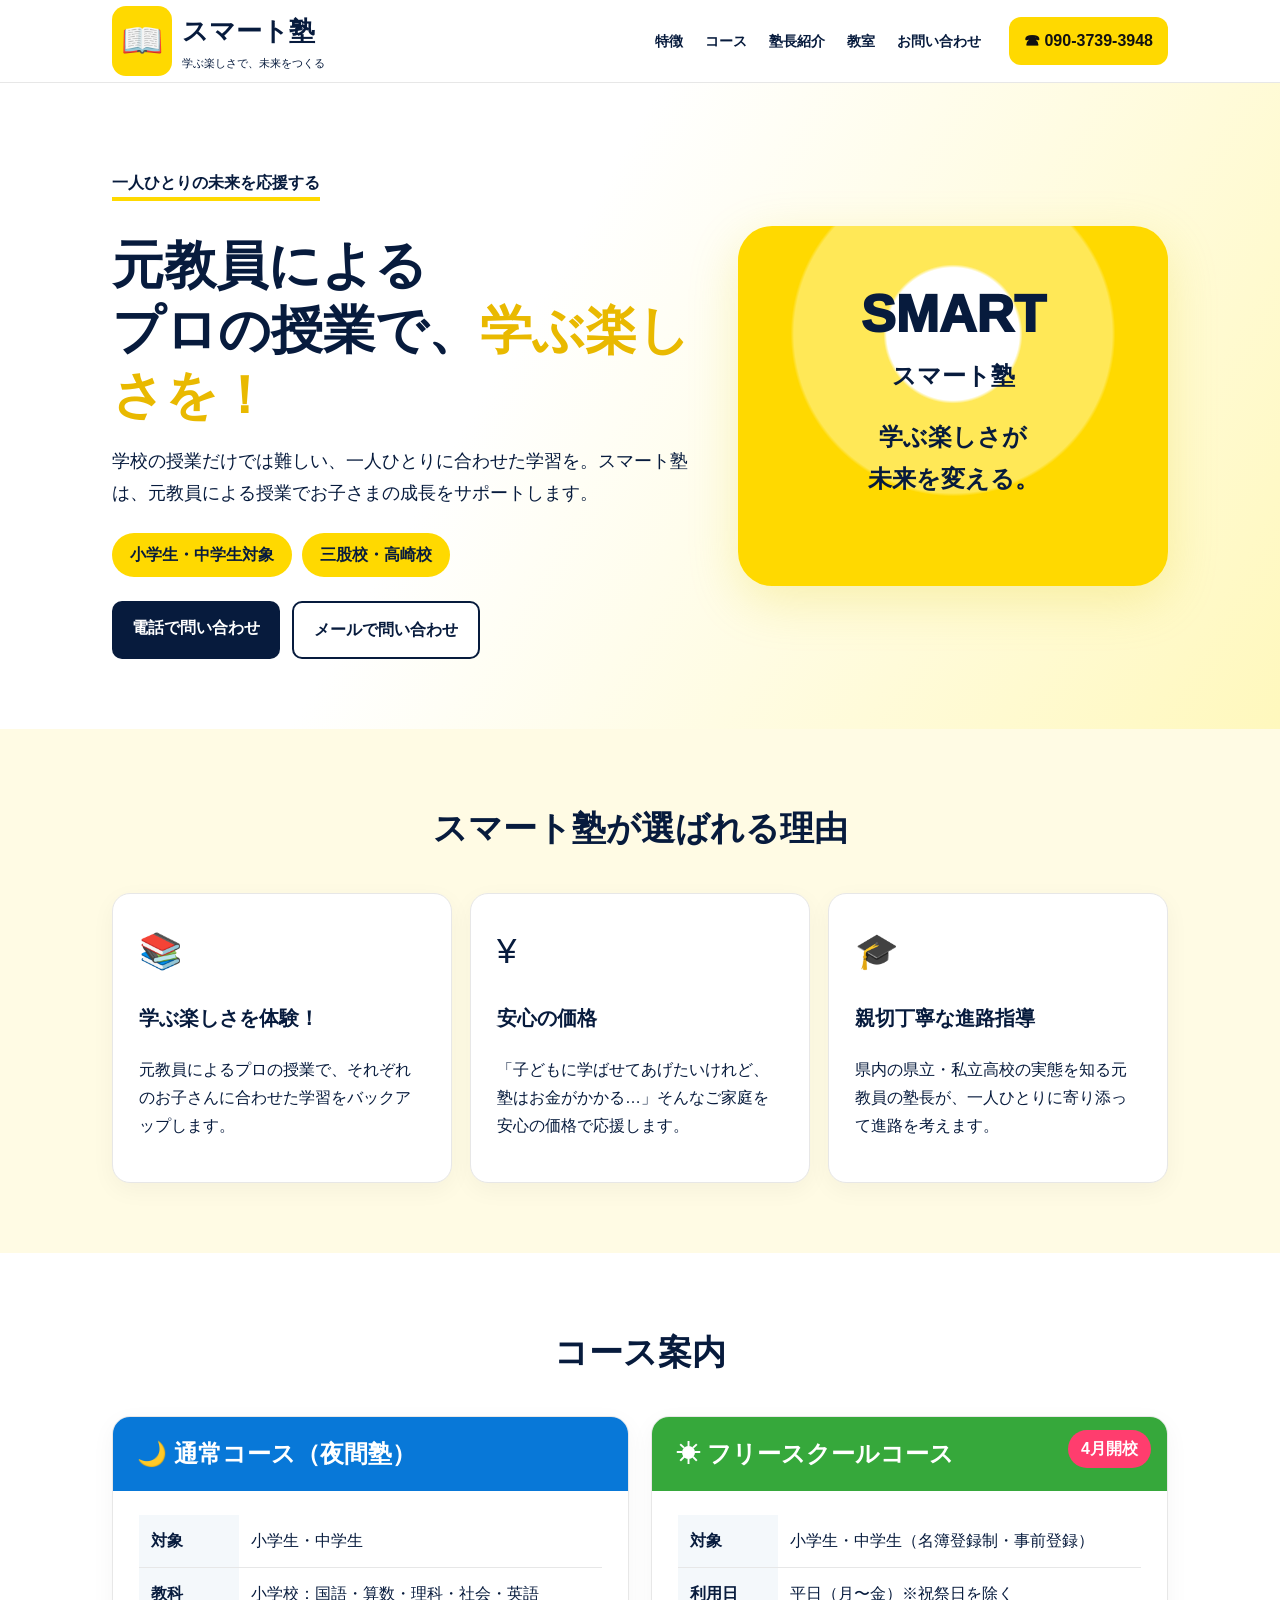
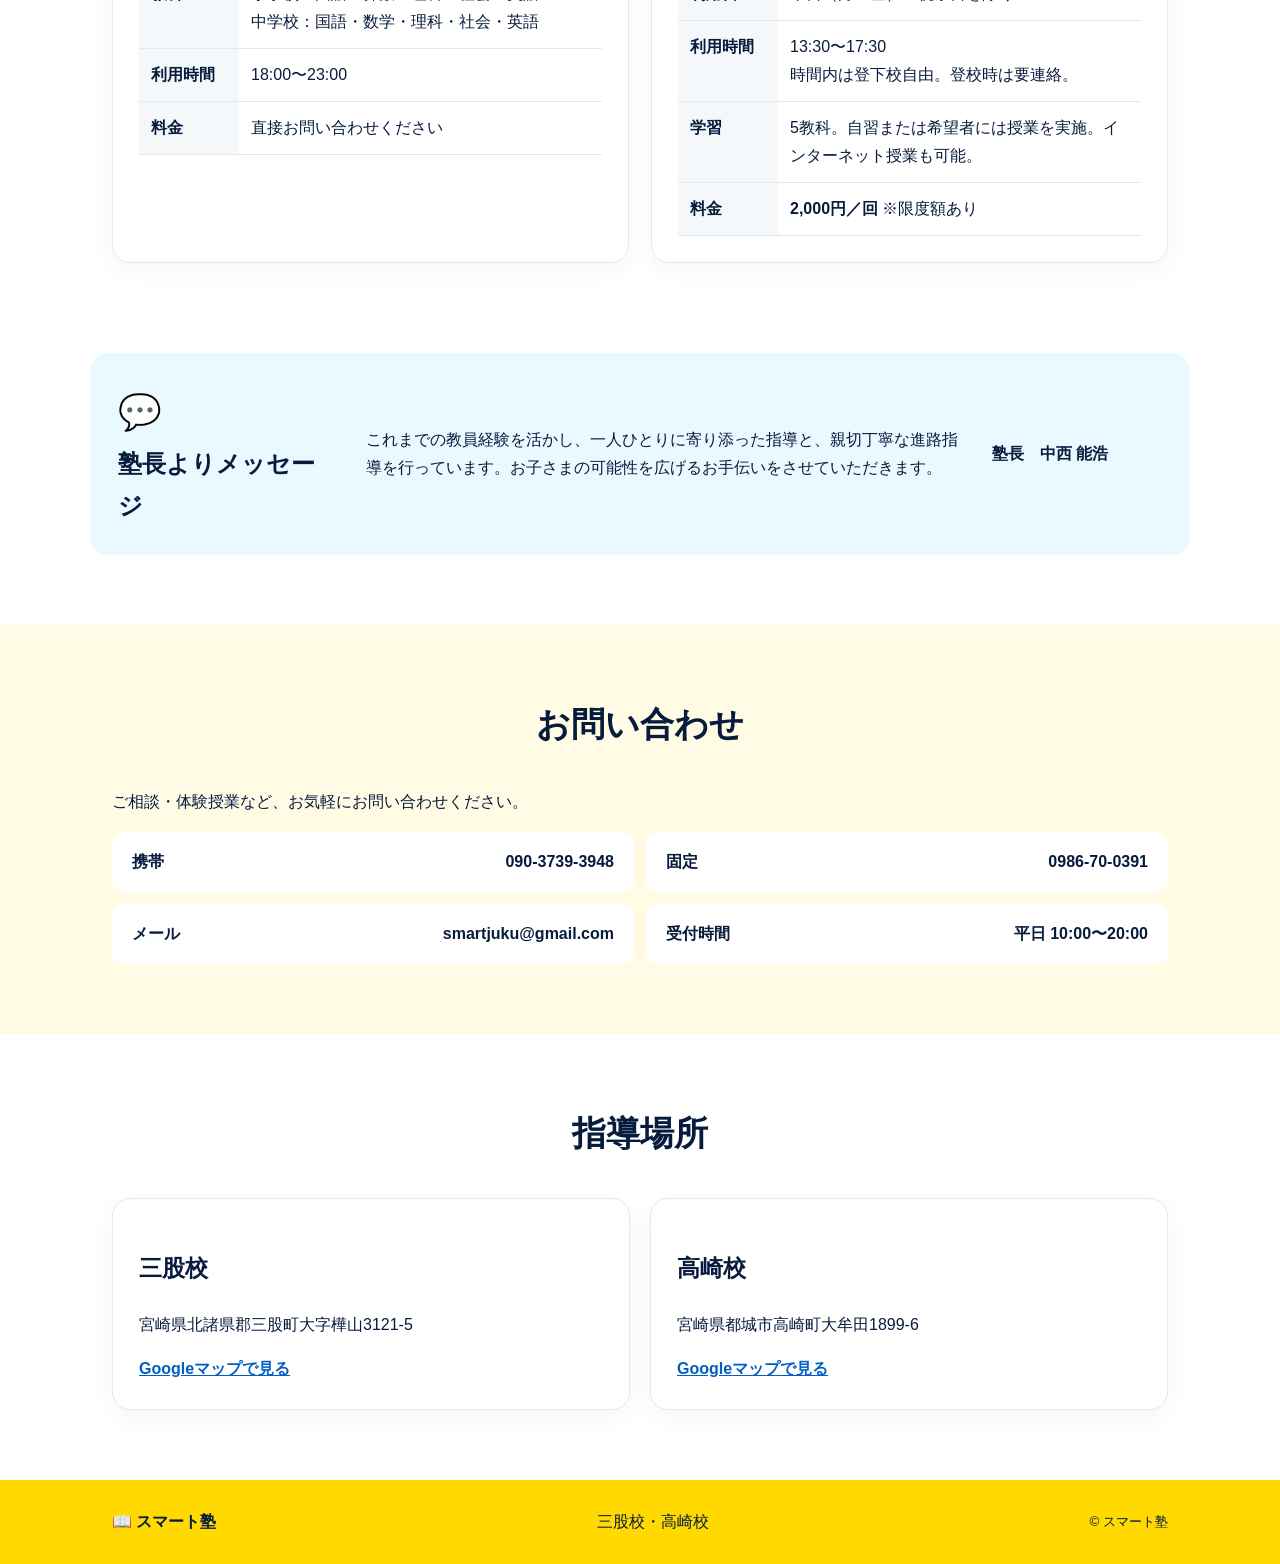
==== index.html @ c06a4053 "Add files via upload" ====
<!doctype html>
<html lang="ja">
<head>
<meta charset="utf-8">
<meta name="viewport" content="width=device-width, initial-scale=1">
<title>スマート塾｜三股町・都城市高崎町の小中学生向け学習塾</title>
<meta name="description" content="スマート塾は元教員による小学生・中学生向け学習塾。三股校・高崎校で5教科に対応。夜間塾とフリースクールコースをご用意しています。">
<link rel="stylesheet" href="style.css">
</head>
<body>
<header>
  <div class="wrap nav">
    <a class="brand" href="#top"><span class="logo">📖</span><span><b>スマート塾</b><small>学ぶ楽しさで、未来をつくる</small></span></a>
    <nav><a href="#reasons">特徴</a><a href="#courses">コース</a><a href="#message">塾長紹介</a><a href="#access">教室</a><a href="#contact">お問い合わせ</a></nav>
    <a class="tel top-tel" href="tel:09037393948">☎ 090-3739-3948</a>
  </div>
</header>

<main id="top">
<section class="hero">
  <div class="wrap hero-grid">
    <div>
      <p class="eyebrow">一人ひとりの未来を応援する</p>
      <h1>元教員による<br>プロの授業で、<em>学ぶ楽しさを！</em></h1>
      <p class="lead">学校の授業だけでは難しい、一人ひとりに合わせた学習を。スマート塾は、元教員による授業でお子さまの成長をサポートします。</p>
      <div class="chips"><span>小学生・中学生対象</span><span>三股校・高崎校</span></div>
      <div class="actions"><a class="btn" href="tel:09037393948">電話で問い合わせ</a><a class="btn secondary" href="mailto:smartjuku@gmail.com">メールで問い合わせ</a></div>
    </div>
    <div class="hero-art"><div class="sun">SMART<br><span>スマート塾</span></div><p>学ぶ楽しさが<br>未来を変える。</p></div>
  </div>
</section>

<section id="reasons" class="section pale">
 <div class="wrap">
  <h2>スマート塾が選ばれる理由</h2>
  <div class="cards">
   <article><div class="icon">📚</div><h3>学ぶ楽しさを体験！</h3><p>元教員によるプロの授業で、それぞれのお子さんに合わせた学習をバックアップします。</p></article>
   <article><div class="icon">¥</div><h3>安心の価格</h3><p>「子どもに学ばせてあげたいけれど、塾はお金がかかる…」そんなご家庭を安心の価格で応援します。</p></article>
   <article><div class="icon">🎓</div><h3>親切丁寧な進路指導</h3><p>県内の県立・私立高校の実態を知る元教員の塾長が、一人ひとりに寄り添って進路を考えます。</p></article>
  </div>
 </div>
</section>

<section id="courses" class="section">
 <div class="wrap">
  <h2>コース案内</h2>
  <div class="course-grid">
   <article class="course blue">
    <h3>🌙 通常コース（夜間塾）</h3>
    <dl><dt>対象</dt><dd>小学生・中学生</dd><dt>教科</dt><dd>小学校：国語・算数・理科・社会・英語<br>中学校：国語・数学・理科・社会・英語</dd><dt>利用時間</dt><dd>18:00〜23:00</dd><dt>料金</dt><dd>直接お問い合わせください</dd></dl>
   </article>
   <article class="course green">
    <h3>☀ フリースクールコース</h3>
    <div class="badge">4月開校</div>
    <dl><dt>対象</dt><dd>小学生・中学生（名簿登録制・事前登録）</dd><dt>利用日</dt><dd>平日（月〜金）※祝祭日を除く</dd><dt>利用時間</dt><dd>13:30〜17:30<br>時間内は登下校自由。登校時は要連絡。</dd><dt>学習</dt><dd>5教科。自習または希望者には授業を実施。インターネット授業も可能。</dd><dt>料金</dt><dd><strong>2,000円／回</strong> ※限度額あり</dd></dl>
   </article>
  </div>
 </div>
</section>

<section id="message" class="section message">
 <div class="wrap message-box">
  <div><span class="icon">💬</span><h2>塾長よりメッセージ</h2></div>
  <p>これまでの教員経験を活かし、一人ひとりに寄り添った指導と、親切丁寧な進路指導を行っています。お子さまの可能性を広げるお手伝いをさせていただきます。</p>
  <strong>塾長　中西 能浩</strong>
 </div>
</section>

<section id="contact" class="section contact">
 <div class="wrap">
  <h2>お問い合わせ</h2>
  <p>ご相談・体験授業など、お気軽にお問い合わせください。</p>
  <div class="contact-grid">
   <a href="tel:09037393948"><b>携帯</b><span>090-3739-3948</span></a>
   <a href="tel:0986700391"><b>固定</b><span>0986-70-0391</span></a>
   <a href="mailto:smartjuku@gmail.com"><b>メール</b><span>smartjuku@gmail.com</span></a>
   <div><b>受付時間</b><span>平日 10:00〜20:00</span></div>
  </div>
 </div>
</section>

<section id="access" class="section">
 <div class="wrap">
  <h2>指導場所</h2>
  <div class="locations">
   <article><h3>三股校</h3><p>宮崎県北諸県郡三股町大字樺山3121-5</p><a target="_blank" rel="noopener" href="https://www.google.com/maps/search/?api=1&query=%E4%B8%89%E8%82%A1%E7%94%BA%E5%A4%A7%E5%AD%97%E6%A8%BA%E5%B1%B13121-5">Googleマップで見る</a></article>
   <article><h3>高崎校</h3><p>宮崎県都城市高崎町大牟田1899-6</p><a target="_blank" rel="noopener" href="https://www.google.com/maps/search/?api=1&query=%E9%AB%98%E5%B4%8E%E7%94%BA%E5%A4%A7%E7%89%9F%E7%94%B01899-6">Googleマップで見る</a></article>
  </div>
 </div>
</section>
</main>

<footer><div class="wrap"><b>📖 スマート塾</b><span>三股校・高崎校</span><small>© スマート塾</small></div></footer>
<div class="mobile-cta"><a href="tel:09037393948">☎ 電話する</a><a href="mailto:smartjuku@gmail.com">✉ メール</a></div>
</body>
</html>
---- style.css ----
:root{--yellow:#ffd900;--navy:#071b3d;--blue:#0878d8;--green:#36a83b;--cream:#fffbe4;--line:#e7e7e7}
*{box-sizing:border-box}html{scroll-behavior:smooth}body{margin:0;font-family:-apple-system,BlinkMacSystemFont,"Segoe UI","Noto Sans JP",sans-serif;color:var(--navy);line-height:1.75;background:white}.wrap{max-width:1100px;margin:auto;padding:0 22px}header{position:sticky;top:0;z-index:10;background:rgba(255,255,255,.96);border-bottom:1px solid var(--line)}.nav{height:82px;display:flex;align-items:center;gap:28px}.brand{display:flex;align-items:center;gap:10px;color:var(--navy);text-decoration:none}.brand b{display:block;font-size:26px}.brand small{display:block;font-size:11px}.logo{font-size:34px;background:var(--yellow);border-radius:14px;padding:5px 9px}nav{display:flex;gap:22px;margin-left:auto}nav a{color:var(--navy);text-decoration:none;font-weight:700;font-size:14px}.tel{background:var(--yellow);padding:10px 15px;border-radius:12px;color:#111;text-decoration:none;font-weight:900}.hero{background:linear-gradient(120deg,#fff 40%,#fff8bd);padding:70px 0}.hero-grid{display:grid;grid-template-columns:1.15fr .85fr;gap:45px;align-items:center}.eyebrow{font-weight:800;border-bottom:4px solid var(--yellow);display:inline-block}.hero h1{font-size:52px;line-height:1.25;margin:16px 0}.hero em{font-style:normal;color:#e9b900}.lead{font-size:18px;max-width:650px}.chips{display:flex;gap:10px;flex-wrap:wrap;margin:24px 0}.chips span{background:var(--yellow);padding:8px 18px;border-radius:999px;font-weight:800}.actions{display:flex;gap:12px;flex-wrap:wrap}.btn{background:var(--navy);color:white;text-decoration:none;padding:13px 20px;border-radius:10px;font-weight:800}.btn.secondary{background:white;color:var(--navy);border:2px solid var(--navy)}.hero-art{min-height:360px;border-radius:34px;background:radial-gradient(circle at 50% 30%,#fff 0 20%,#ffe857 21% 48%,#ffd900 49%);display:flex;flex-direction:column;align-items:center;justify-content:center;text-align:center;box-shadow:0 15px 50px #e2c9003b}.hero-art .sun{font-weight:1000;font-size:52px;line-height:1}.hero-art .sun span{font-size:24px}.hero-art p{font-size:24px;font-weight:800}.section{padding:70px 0}.pale,.contact{background:var(--cream)}h2{text-align:center;font-size:34px;margin:0 0 34px}.cards{display:grid;grid-template-columns:repeat(3,1fr);gap:18px}.cards article,.course,.locations article{background:white;border:1px solid var(--line);border-radius:18px;padding:26px;box-shadow:0 7px 25px #00102b0b}.icon{font-size:35px}.cards h3{font-size:20px}.course-grid{display:grid;grid-template-columns:1fr 1fr;gap:22px}.course{position:relative;overflow:hidden}.course h3{color:white;margin:-26px -26px 24px;padding:16px 24px;font-size:24px}.blue h3{background:var(--blue)}.green h3{background:var(--green)}.badge{position:absolute;right:16px;top:13px;background:#ff3d6e;color:white;border-radius:999px;padding:5px 13px;font-weight:900}dl{display:grid;grid-template-columns:100px 1fr;margin:0}dt,dd{padding:12px;border-bottom:1px solid var(--line);margin:0}dt{font-weight:900;background:#f4f8fb}.message{padding-top:20px}.message-box{display:grid;grid-template-columns:220px 1fr 170px;gap:28px;align-items:center;background:#eaf8ff;border-radius:18px;padding:28px}.message-box h2{text-align:left;font-size:24px;margin:0}.contact-grid{display:grid;grid-template-columns:1fr 1fr;gap:12px}.contact-grid>a,.contact-grid>div{display:flex;justify-content:space-between;gap:20px;background:white;border-radius:12px;padding:16px 20px;text-decoration:none;color:var(--navy)}.contact-grid span{font-weight:800}.locations{display:grid;grid-template-columns:1fr 1fr;gap:20px}.locations h3{font-size:23px}.locations a{color:#005fc5;font-weight:800}footer{background:var(--yellow);padding:28px 0}footer .wrap{display:flex;justify-content:space-between;align-items:center}.mobile-cta{display:none}
@media(max-width:820px){.nav{height:70px}.brand b{font-size:21px}.brand small,nav,.top-tel{display:none}.hero{padding:42px 0}.hero-grid,.cards,.course-grid,.locations,.message-box,.contact-grid{grid-template-columns:1fr}.hero h1{font-size:38px}.hero-art{min-height:260px}.message-box{text-align:left}.message-box h2{text-align:left}.contact-grid>a,.contact-grid>div{display:block}.contact-grid span{display:block}.mobile-cta{position:fixed;display:grid;grid-template-columns:1fr 1fr;bottom:0;left:0;right:0;z-index:20}.mobile-cta a{text-align:center;padding:14px;background:var(--yellow);color:#111;text-decoration:none;font-weight:900;border-top:1px solid #d8b900}.mobile-cta a+ a{background:var(--navy);color:white}body{padding-bottom:52px}footer .wrap{flex-direction:column;gap:6px}}
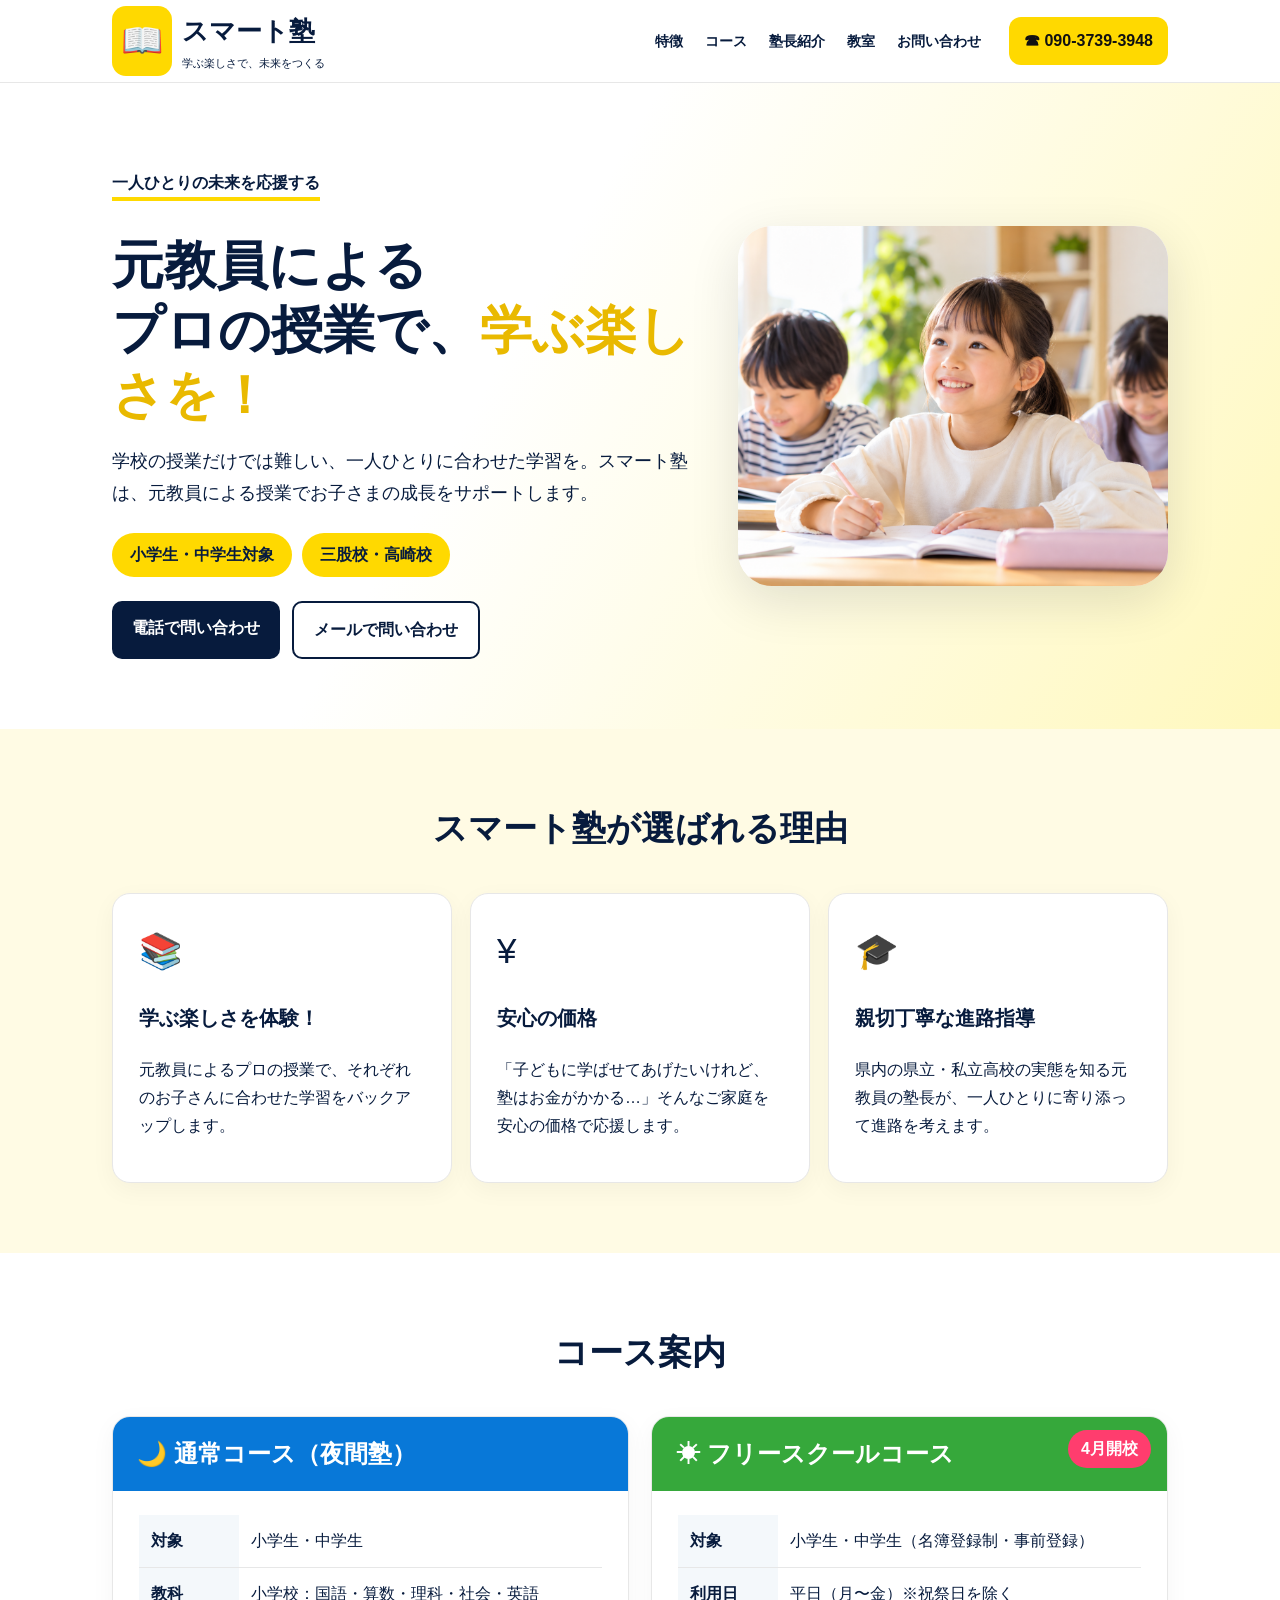
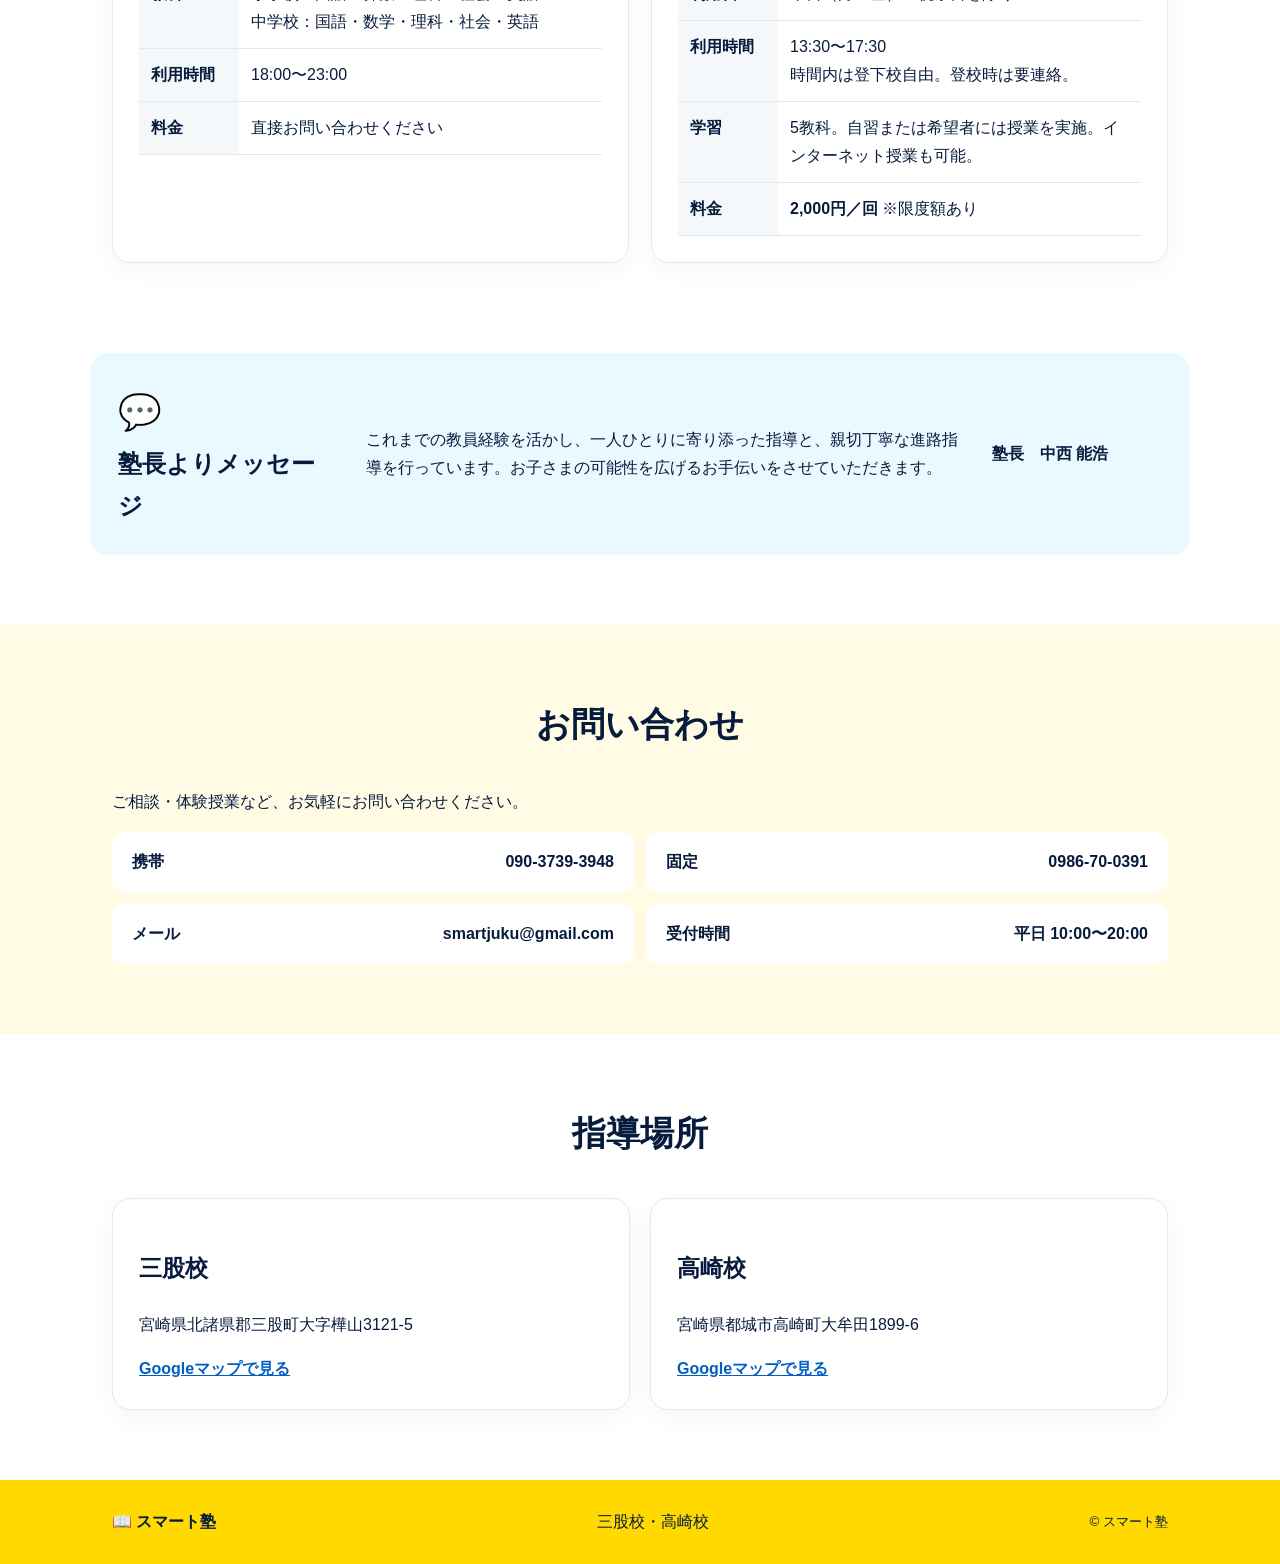
==== commit 42d9ab08: "Add files via upload" ====
--- a/index.html
+++ b/index.html
@@ -26,7 +26,7 @@
       <div class="chips"><span>小学生・中学生対象</span><span>三股校・高崎校</span></div>
       <div class="actions"><a class="btn" href="tel:09037393948">電話で問い合わせ</a><a class="btn secondary" href="mailto:smartjuku@gmail.com">メールで問い合わせ</a></div>
     </div>
-    <div class="hero-art"><div class="sun">SMART<br><span>スマート塾</span></div><p>学ぶ楽しさが<br>未来を変える。</p></div>
+    <div class="hero-photo"><img src="smart-juku-top.png" alt="明るい教室で楽しく学習する小学生"></div>
   </div>
 </section>
 
--- a/style.css
+++ b/style.css
@@ -2,3 +2,11 @@
 :root{--yellow:#ffd900;--navy:#071b3d;--blue:#0878d8;--green:#36a83b;--cream:#fffbe4;--line:#e7e7e7}
 *{box-sizing:border-box}html{scroll-behavior:smooth}body{margin:0;font-family:-apple-system,BlinkMacSystemFont,"Segoe UI","Noto Sans JP",sans-serif;color:var(--navy);line-height:1.75;background:white}.wrap{max-width:1100px;margin:auto;padding:0 22px}header{position:sticky;top:0;z-index:10;background:rgba(255,255,255,.96);border-bottom:1px solid var(--line)}.nav{height:82px;display:flex;align-items:center;gap:28px}.brand{display:flex;align-items:center;gap:10px;color:var(--navy);text-decoration:none}.brand b{display:block;font-size:26px}.brand small{display:block;font-size:11px}.logo{font-size:34px;background:var(--yellow);border-radius:14px;padding:5px 9px}nav{display:flex;gap:22px;margin-left:auto}nav a{color:var(--navy);text-decoration:none;font-weight:700;font-size:14px}.tel{background:var(--yellow);padding:10px 15px;border-radius:12px;color:#111;text-decoration:none;font-weight:900}.hero{background:linear-gradient(120deg,#fff 40%,#fff8bd);padding:70px 0}.hero-grid{display:grid;grid-template-columns:1.15fr .85fr;gap:45px;align-items:center}.eyebrow{font-weight:800;border-bottom:4px solid var(--yellow);display:inline-block}.hero h1{font-size:52px;line-height:1.25;margin:16px 0}.hero em{font-style:normal;color:#e9b900}.lead{font-size:18px;max-width:650px}.chips{display:flex;gap:10px;flex-wrap:wrap;margin:24px 0}.chips span{background:var(--yellow);padding:8px 18px;border-radius:999px;font-weight:800}.actions{display:flex;gap:12px;flex-wrap:wrap}.btn{background:var(--navy);color:white;text-decoration:none;padding:13px 20px;border-radius:10px;font-weight:800}.btn.secondary{background:white;color:var(--navy);border:2px solid var(--navy)}.hero-art{min-height:360px;border-radius:34px;background:radial-gradient(circle at 50% 30%,#fff 0 20%,#ffe857 21% 48%,#ffd900 49%);display:flex;flex-direction:column;align-items:center;justify-content:center;text-align:center;box-shadow:0 15px 50px #e2c9003b}.hero-art .sun{font-weight:1000;font-size:52px;line-height:1}.hero-art .sun span{font-size:24px}.hero-art p{font-size:24px;font-weight:800}.section{padding:70px 0}.pale,.contact{background:var(--cream)}h2{text-align:center;font-size:34px;margin:0 0 34px}.cards{display:grid;grid-template-columns:repeat(3,1fr);gap:18px}.cards article,.course,.locations article{background:white;border:1px solid var(--line);border-radius:18px;padding:26px;box-shadow:0 7px 25px #00102b0b}.icon{font-size:35px}.cards h3{font-size:20px}.course-grid{display:grid;grid-template-columns:1fr 1fr;gap:22px}.course{position:relative;overflow:hidden}.course h3{color:white;margin:-26px -26px 24px;padding:16px 24px;font-size:24px}.blue h3{background:var(--blue)}.green h3{background:var(--green)}.badge{position:absolute;right:16px;top:13px;background:#ff3d6e;color:white;border-radius:999px;padding:5px 13px;font-weight:900}dl{display:grid;grid-template-columns:100px 1fr;margin:0}dt,dd{padding:12px;border-bottom:1px solid var(--line);margin:0}dt{font-weight:900;background:#f4f8fb}.message{padding-top:20px}.message-box{display:grid;grid-template-columns:220px 1fr 170px;gap:28px;align-items:center;background:#eaf8ff;border-radius:18px;padding:28px}.message-box h2{text-align:left;font-size:24px;margin:0}.contact-grid{display:grid;grid-template-columns:1fr 1fr;gap:12px}.contact-grid>a,.contact-grid>div{display:flex;justify-content:space-between;gap:20px;background:white;border-radius:12px;padding:16px 20px;text-decoration:none;color:var(--navy)}.contact-grid span{font-weight:800}.locations{display:grid;grid-template-columns:1fr 1fr;gap:20px}.locations h3{font-size:23px}.locations a{color:#005fc5;font-weight:800}footer{background:var(--yellow);padding:28px 0}footer .wrap{display:flex;justify-content:space-between;align-items:center}.mobile-cta{display:none}
 @media(max-width:820px){.nav{height:70px}.brand b{font-size:21px}.brand small,nav,.top-tel{display:none}.hero{padding:42px 0}.hero-grid,.cards,.course-grid,.locations,.message-box,.contact-grid{grid-template-columns:1fr}.hero h1{font-size:38px}.hero-art{min-height:260px}.message-box{text-align:left}.message-box h2{text-align:left}.contact-grid>a,.contact-grid>div{display:block}.contact-grid span{display:block}.mobile-cta{position:fixed;display:grid;grid-template-columns:1fr 1fr;bottom:0;left:0;right:0;z-index:20}.mobile-cta a{text-align:center;padding:14px;background:var(--yellow);color:#111;text-decoration:none;font-weight:900;border-top:1px solid #d8b900}.mobile-cta a+ a{background:var(--navy);color:white}body{padding-bottom:52px}footer .wrap{flex-direction:column;gap:6px}}
+
+/* Top image update */
+.hero-photo{min-height:360px;border-radius:34px;overflow:hidden;box-shadow:0 15px 50px #00102b1f;background:#fff}
+.hero-photo img{display:block;width:100%;height:100%;min-height:360px;object-fit:cover;object-position:center}
+@media(max-width:820px){
+  .hero-photo{min-height:240px;border-radius:24px}
+  .hero-photo img{min-height:240px;max-height:330px}
+}
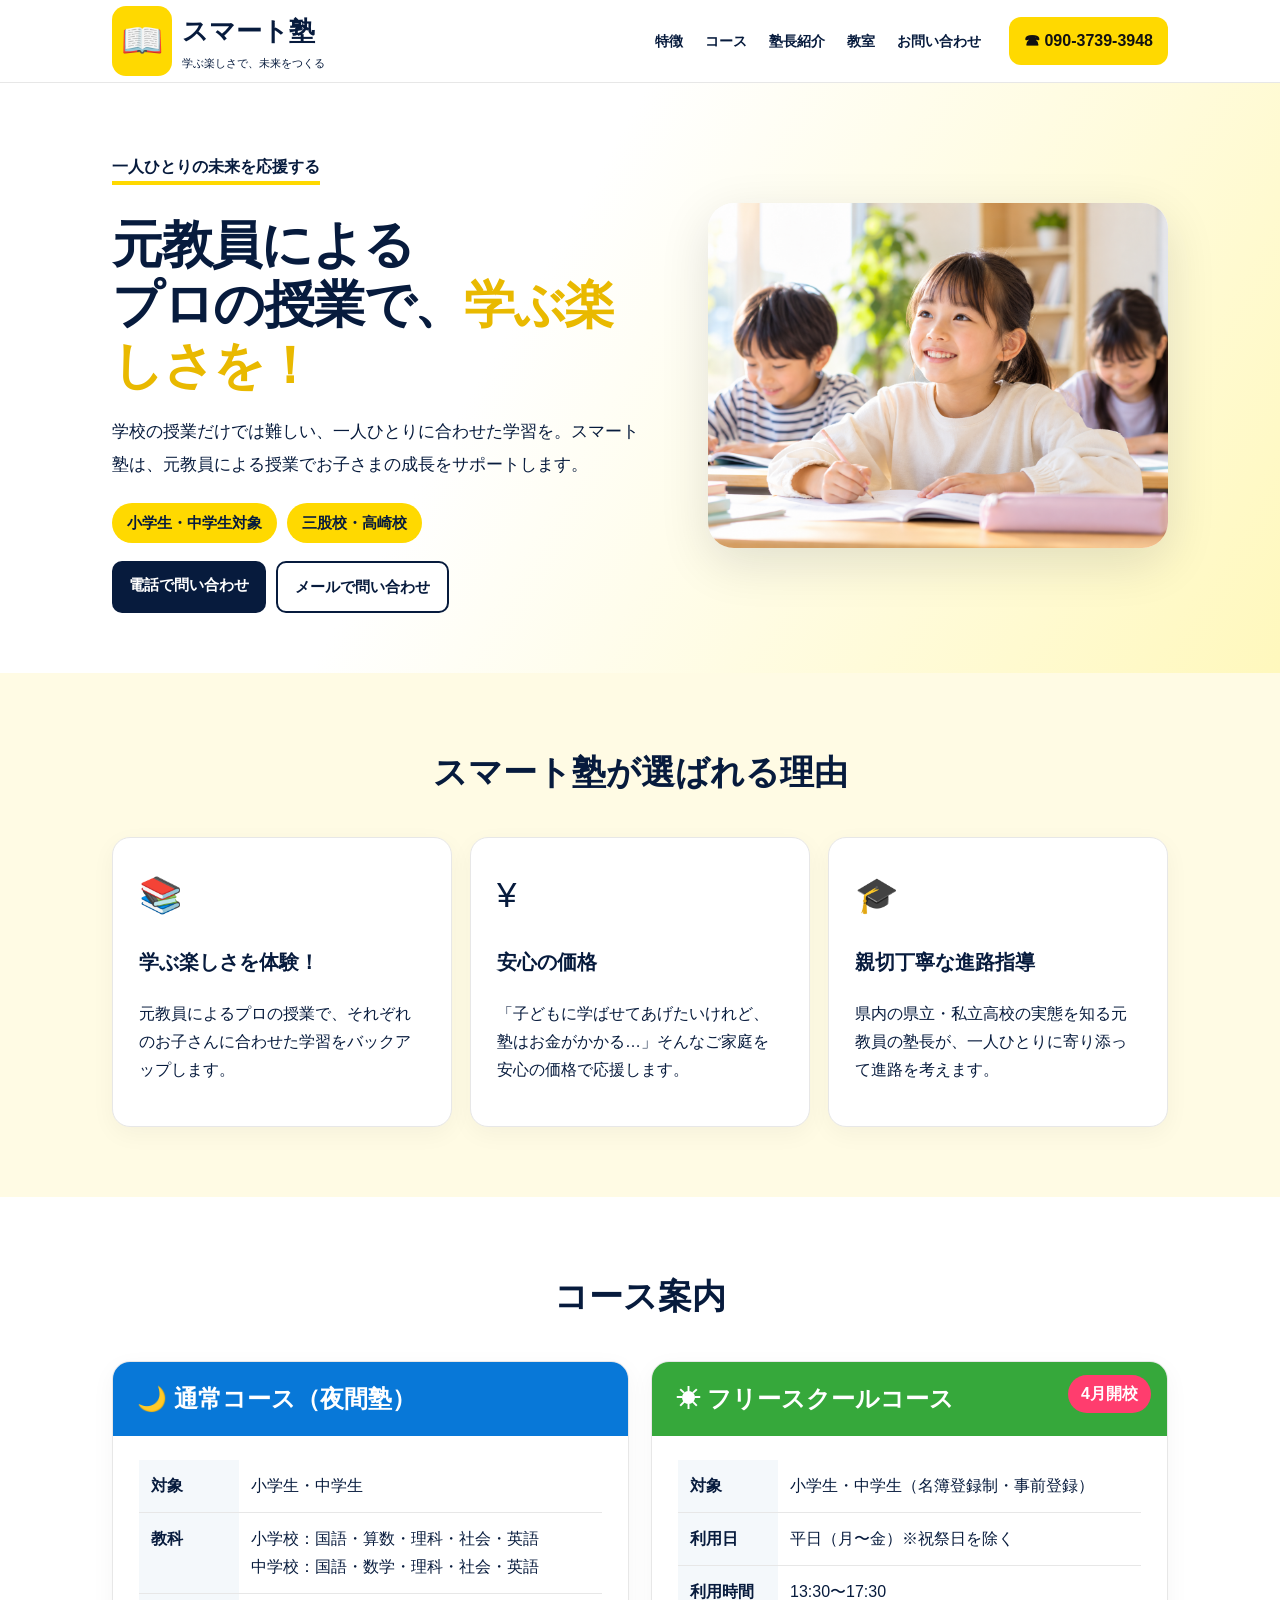
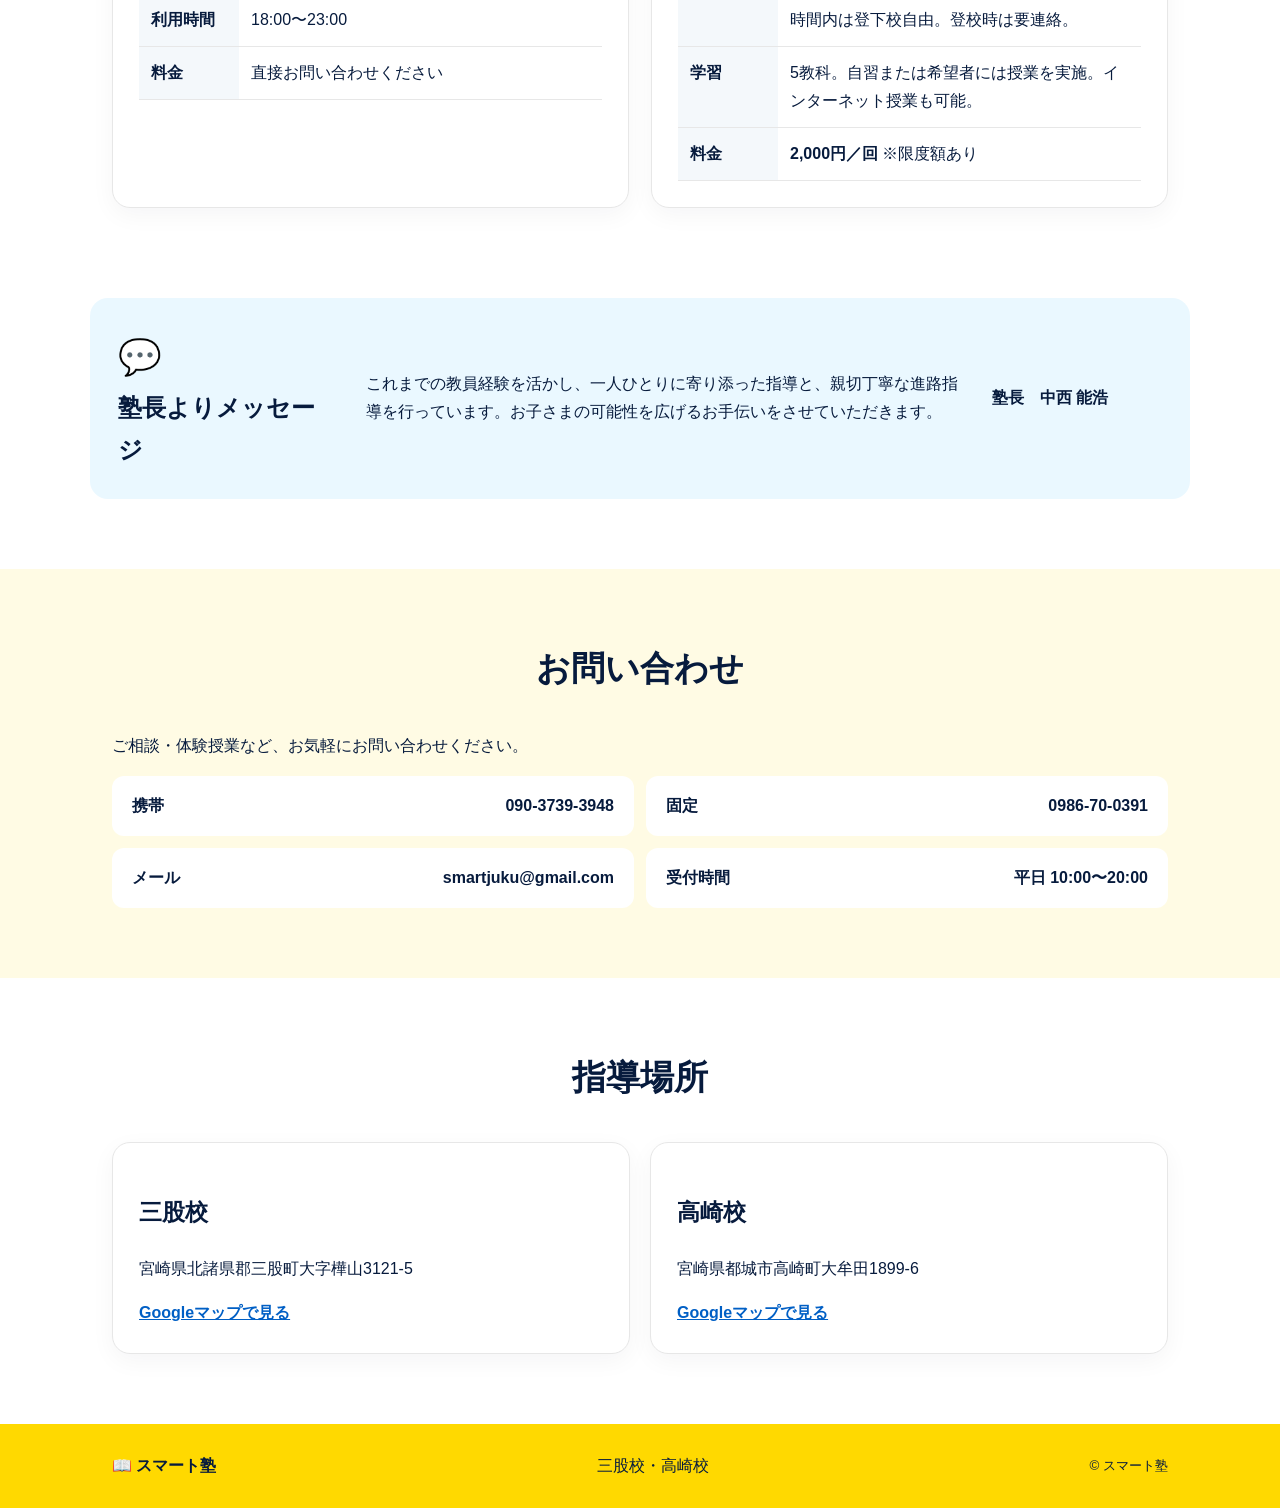
==== commit 5267d13a: "Add files via upload" ====
--- a/index.html
+++ b/index.html
@@ -19,7 +19,7 @@
 <main id="top">
 <section class="hero">
   <div class="wrap hero-grid">
-    <div>
+    <div class="hero-copy">
       <p class="eyebrow">一人ひとりの未来を応援する</p>
       <h1>元教員による<br>プロの授業で、<em>学ぶ楽しさを！</em></h1>
       <p class="lead">学校の授業だけでは難しい、一人ひとりに合わせた学習を。スマート塾は、元教員による授業でお子さまの成長をサポートします。</p>
--- a/style.css
+++ b/style.css
@@ -10,3 +10,50 @@
   .hero-photo{min-height:240px;border-radius:24px}
   .hero-photo img{min-height:240px;max-height:330px}
 }
+
+/* Balanced hero v2 */
+.hero{padding:54px 0 60px}
+.hero-grid{
+  grid-template-columns:minmax(0,1.08fr) minmax(360px,.92fr);
+  gap:56px;
+  align-items:center;
+}
+.hero-copy{min-width:0;max-width:610px}
+.hero h1{
+  font-size:clamp(40px,4vw,56px);
+  line-height:1.18;
+  letter-spacing:-.025em;
+  margin:14px 0 20px;
+}
+.hero .lead{font-size:17px;line-height:1.9;max-width:590px;margin:0}
+.hero .chips{margin:22px 0 18px}
+.hero .chips span{padding:7px 15px;font-size:15px}
+.hero .actions{gap:10px}
+.hero .btn{padding:11px 17px;font-size:15px}
+.hero-photo{
+  min-height:0;
+  height:auto;
+  aspect-ratio:4/3;
+  border-radius:26px;
+}
+.hero-photo img{
+  width:100%;
+  height:100%;
+  min-height:0;
+  object-fit:cover;
+  object-position:center 45%;
+}
+@media(max-width:900px){
+  .hero-grid{grid-template-columns:1fr;gap:30px}
+  .hero-copy{max-width:720px}
+  .hero-photo{width:100%;max-width:720px;aspect-ratio:16/9}
+}
+@media(max-width:560px){
+  .hero{padding:34px 0 40px}
+  .hero h1{font-size:35px}
+  .hero .lead{font-size:16px}
+  .hero-photo{aspect-ratio:4/3;border-radius:20px}
+  .chips{gap:8px}
+  .actions{display:grid;grid-template-columns:1fr}
+  .btn{text-align:center}
+}
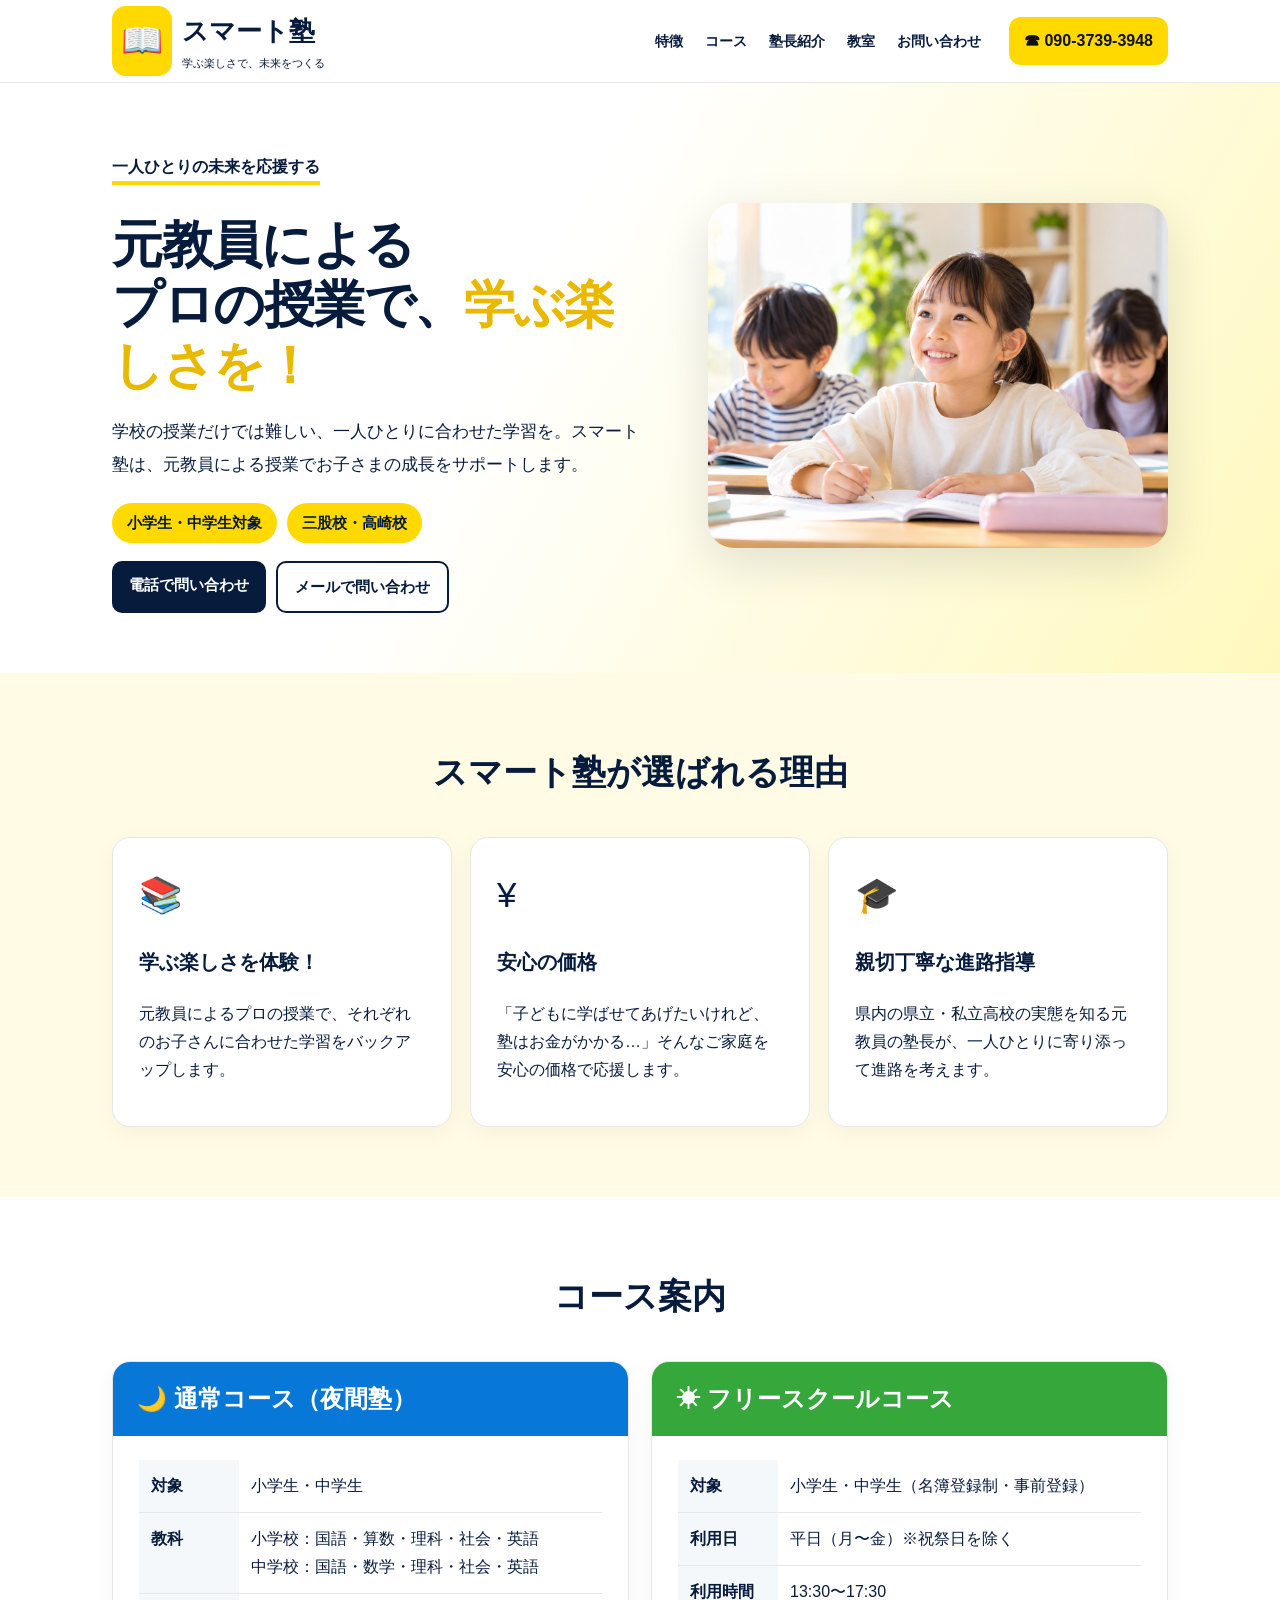
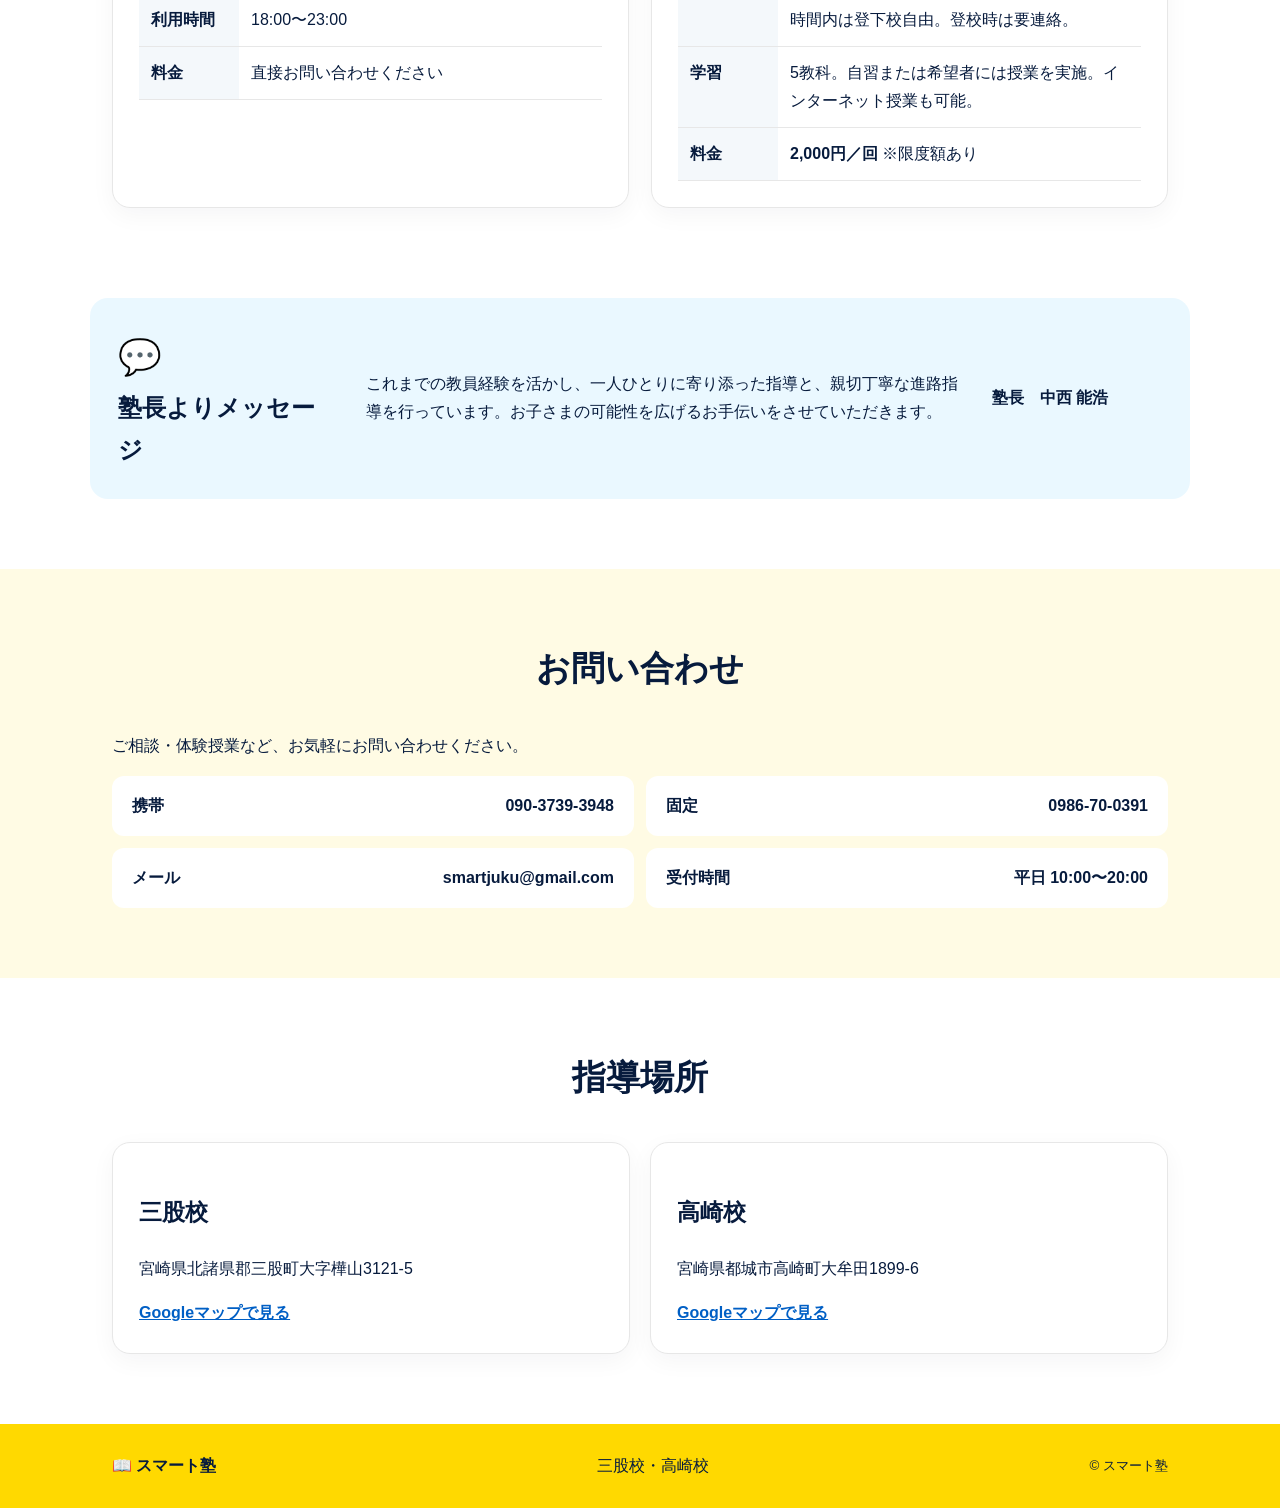
==== commit 24423f9e: "Add files via upload" ====
--- a/index.html
+++ b/index.html
@@ -51,7 +51,6 @@
    </article>
    <article class="course green">
     <h3>☀ フリースクールコース</h3>
-    <div class="badge">4月開校</div>
     <dl><dt>対象</dt><dd>小学生・中学生（名簿登録制・事前登録）</dd><dt>利用日</dt><dd>平日（月〜金）※祝祭日を除く</dd><dt>利用時間</dt><dd>13:30〜17:30<br>時間内は登下校自由。登校時は要連絡。</dd><dt>学習</dt><dd>5教科。自習または希望者には授業を実施。インターネット授業も可能。</dd><dt>料金</dt><dd><strong>2,000円／回</strong> ※限度額あり</dd></dl>
    </article>
   </div>
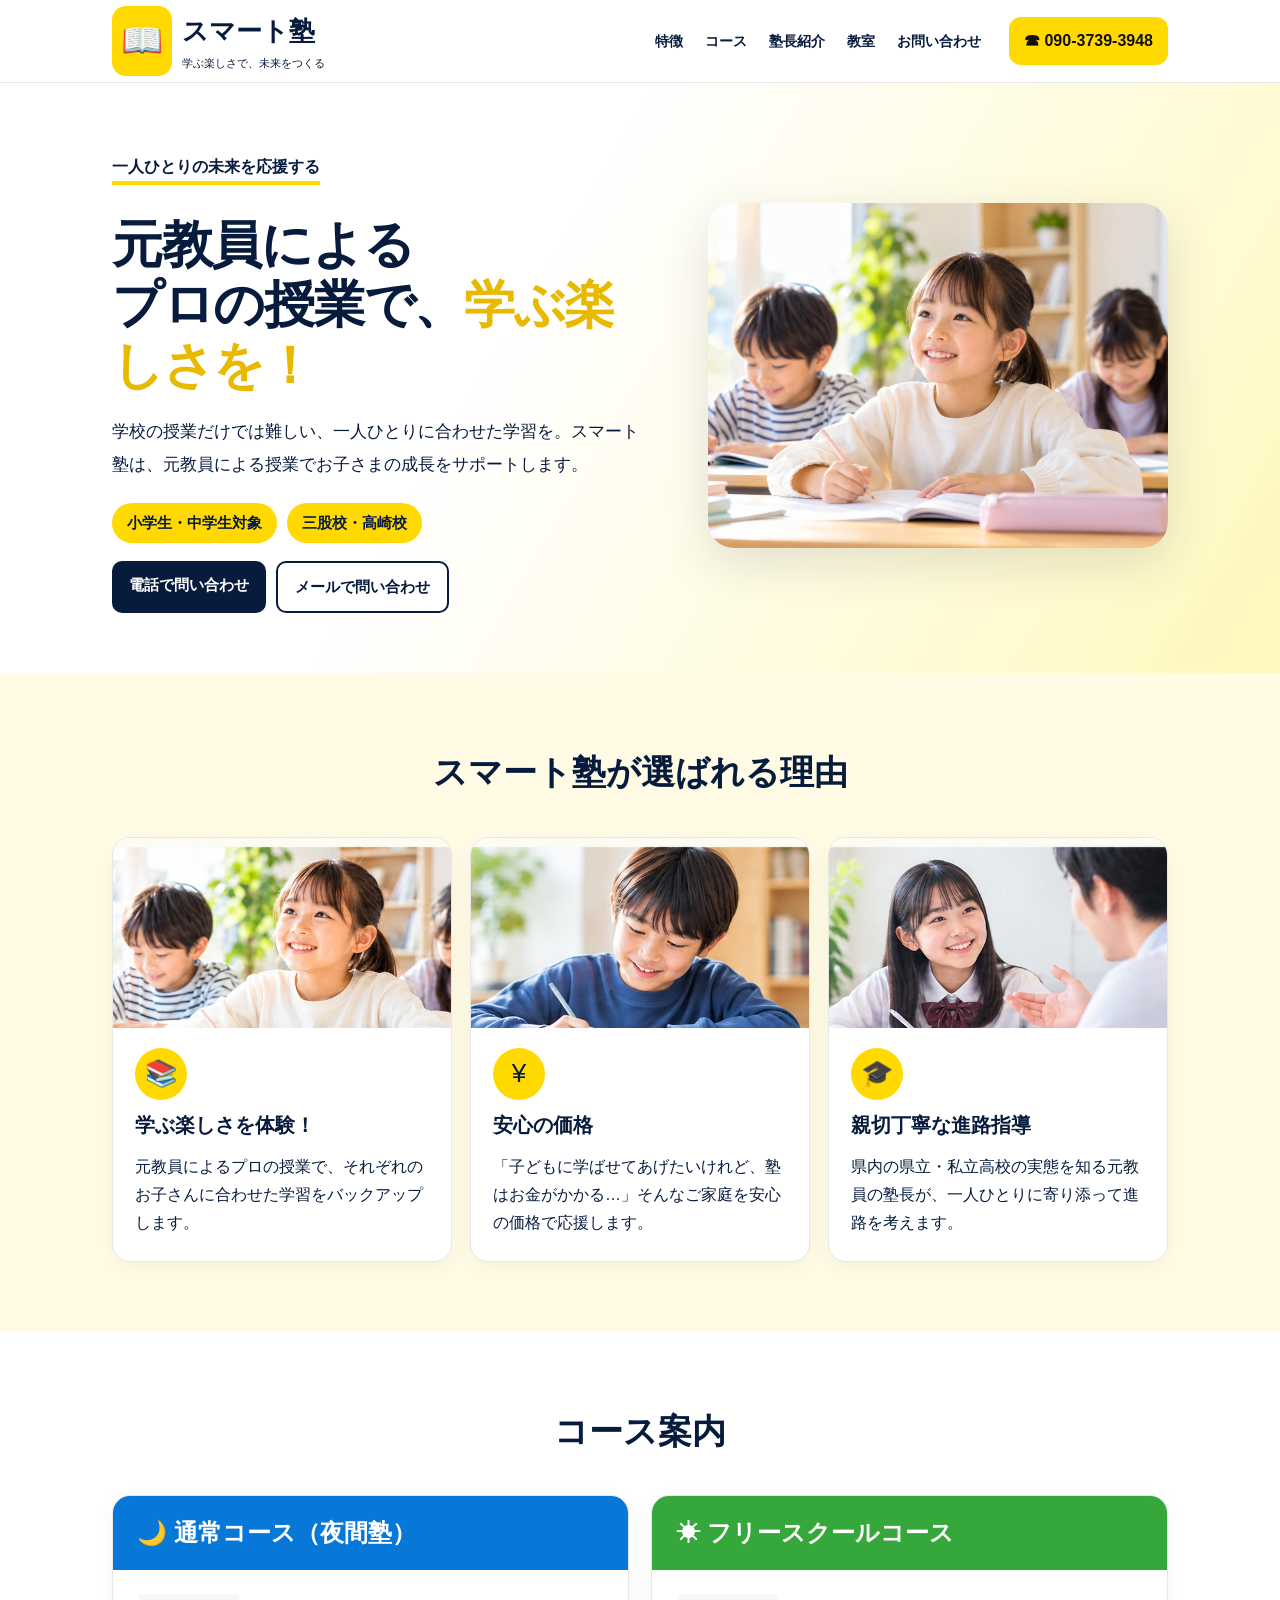
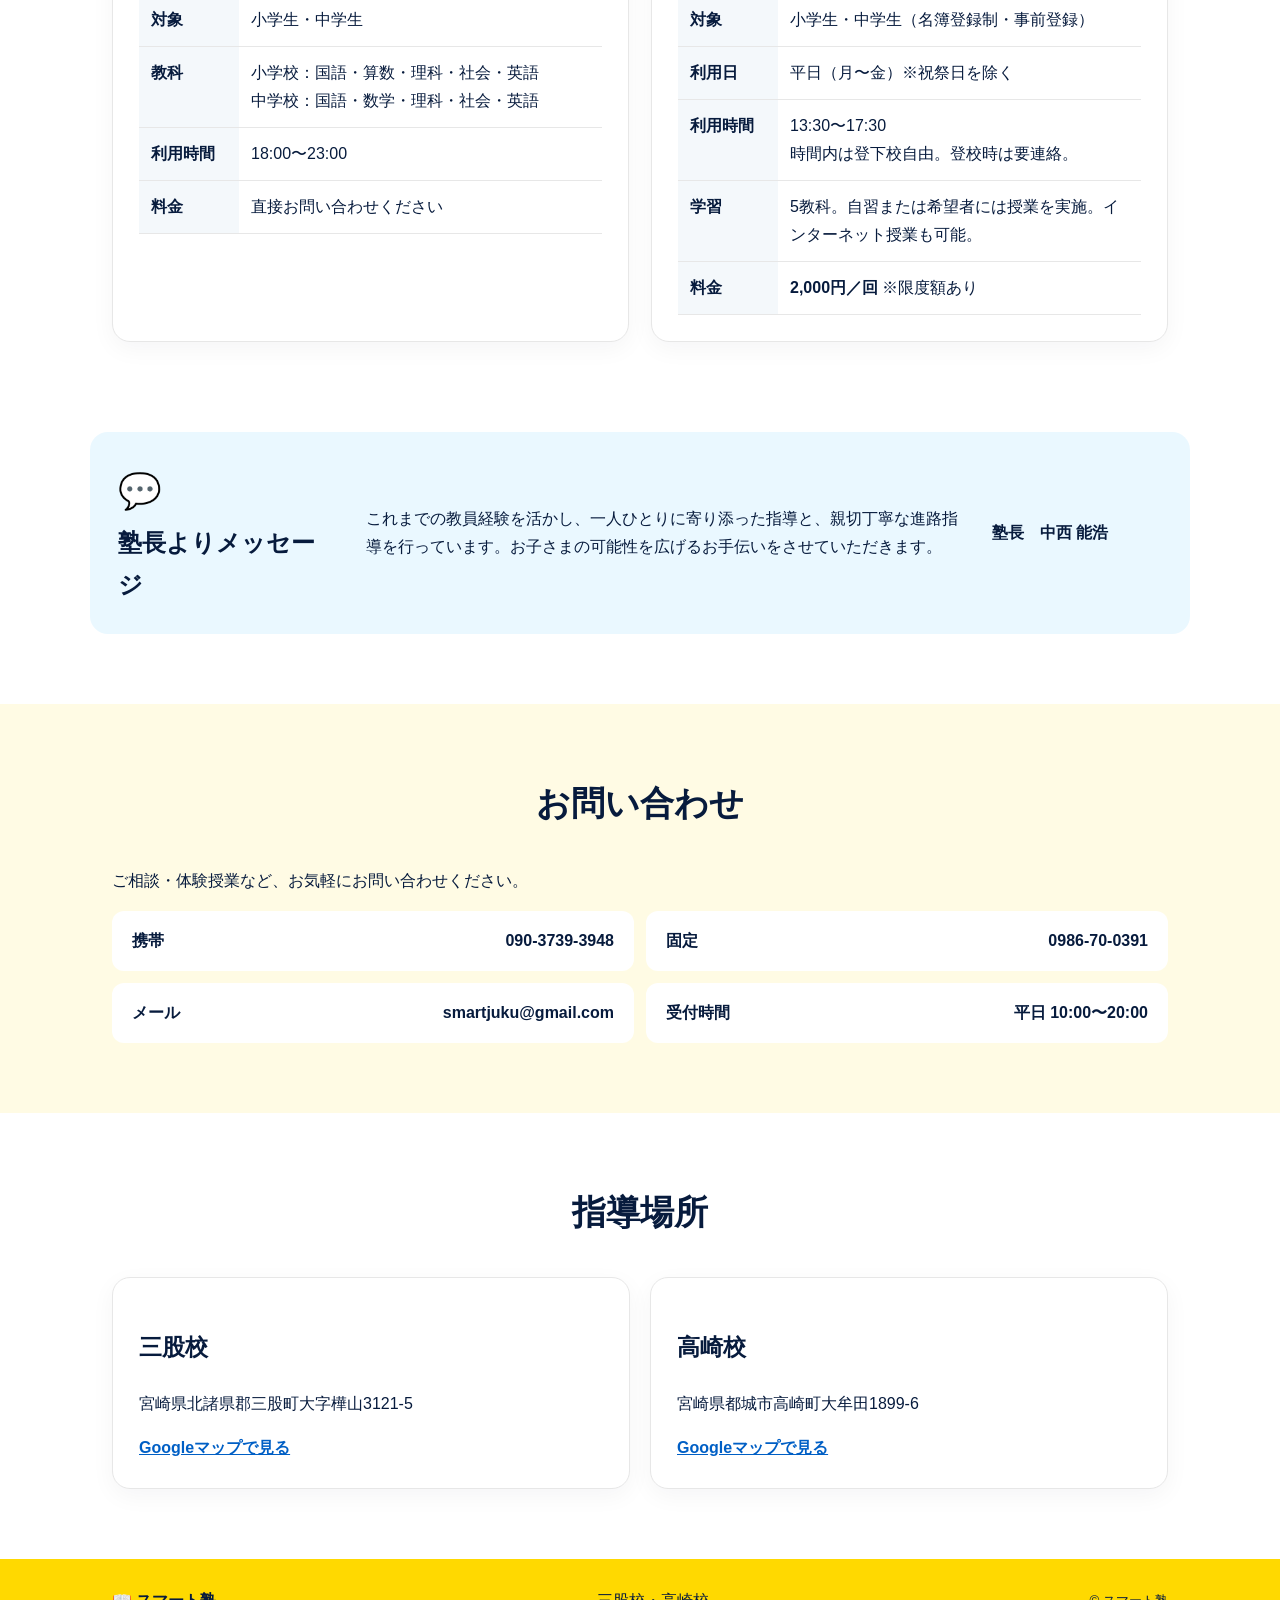
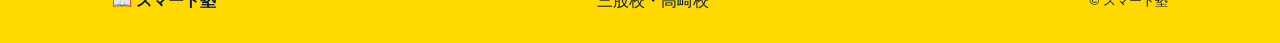
==== commit 0678443d: "Add files via upload" ====
--- a/index.html
+++ b/index.html
@@ -33,10 +33,10 @@
 <section id="reasons" class="section pale">
  <div class="wrap">
   <h2>スマート塾が選ばれる理由</h2>
-  <div class="cards">
-   <article><div class="icon">📚</div><h3>学ぶ楽しさを体験！</h3><p>元教員によるプロの授業で、それぞれのお子さんに合わせた学習をバックアップします。</p></article>
-   <article><div class="icon">¥</div><h3>安心の価格</h3><p>「子どもに学ばせてあげたいけれど、塾はお金がかかる…」そんなご家庭を安心の価格で応援します。</p></article>
-   <article><div class="icon">🎓</div><h3>親切丁寧な進路指導</h3><p>県内の県立・私立高校の実態を知る元教員の塾長が、一人ひとりに寄り添って進路を考えます。</p></article>
+  <div class="cards reason-cards">
+   <article><img class="reason-photo" src="reason-learning.jpg" alt="明るい教室で楽しく学ぶ小学生"><div class="reason-body"><div class="icon">📚</div><h3>学ぶ楽しさを体験！</h3><p>元教員によるプロの授業で、それぞれのお子さんに合わせた学習をバックアップします。</p></div></article>
+   <article><img class="reason-photo" src="reason-price.jpg" alt="集中して勉強する小学生"><div class="reason-body"><div class="icon">¥</div><h3>安心の価格</h3><p>「子どもに学ばせてあげたいけれど、塾はお金がかかる…」そんなご家庭を安心の価格で応援します。</p></div></article>
+   <article><img class="reason-photo" src="reason-guidance.jpg" alt="先生と進路について相談する生徒"><div class="reason-body"><div class="icon">🎓</div><h3>親切丁寧な進路指導</h3><p>県内の県立・私立高校の実態を知る元教員の塾長が、一人ひとりに寄り添って進路を考えます。</p></div></article>
   </div>
  </div>
 </section>
--- a/style.css
+++ b/style.css
@@ -57,3 +57,11 @@
   .actions{display:grid;grid-template-columns:1fr}
   .btn{text-align:center}
 }
+
+/* 選ばれる理由：写真カード */
+.reason-cards article{padding:0;overflow:hidden}
+.reason-photo{display:block;width:100%;height:190px;object-fit:cover;object-position:center}
+.reason-body{padding:20px 22px 24px}
+.reason-body .icon{display:inline-flex;width:52px;height:52px;align-items:center;justify-content:center;background:var(--yellow);border-radius:50%;font-size:26px}
+.reason-body h3{margin:8px 0 10px}.reason-body p{margin:0}
+@media(max-width:820px){.reason-photo{height:auto;aspect-ratio:16/9}}
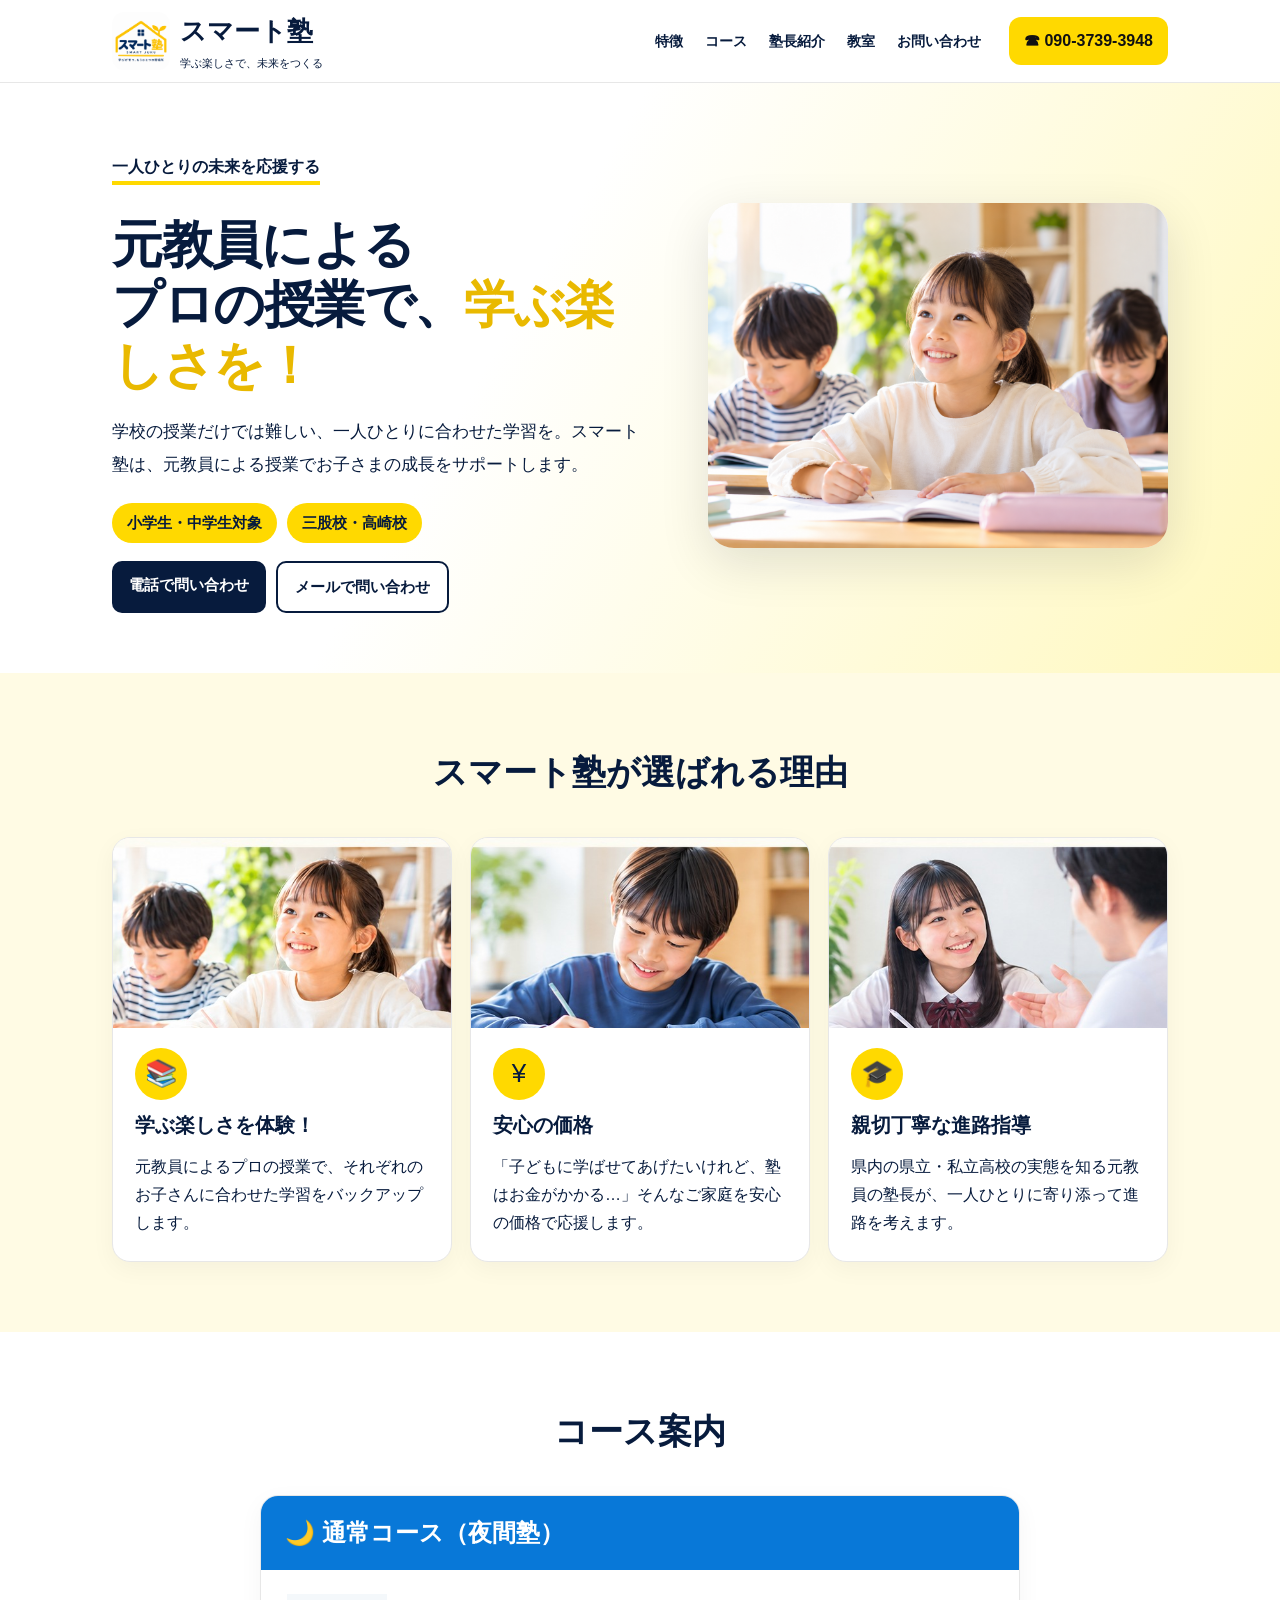
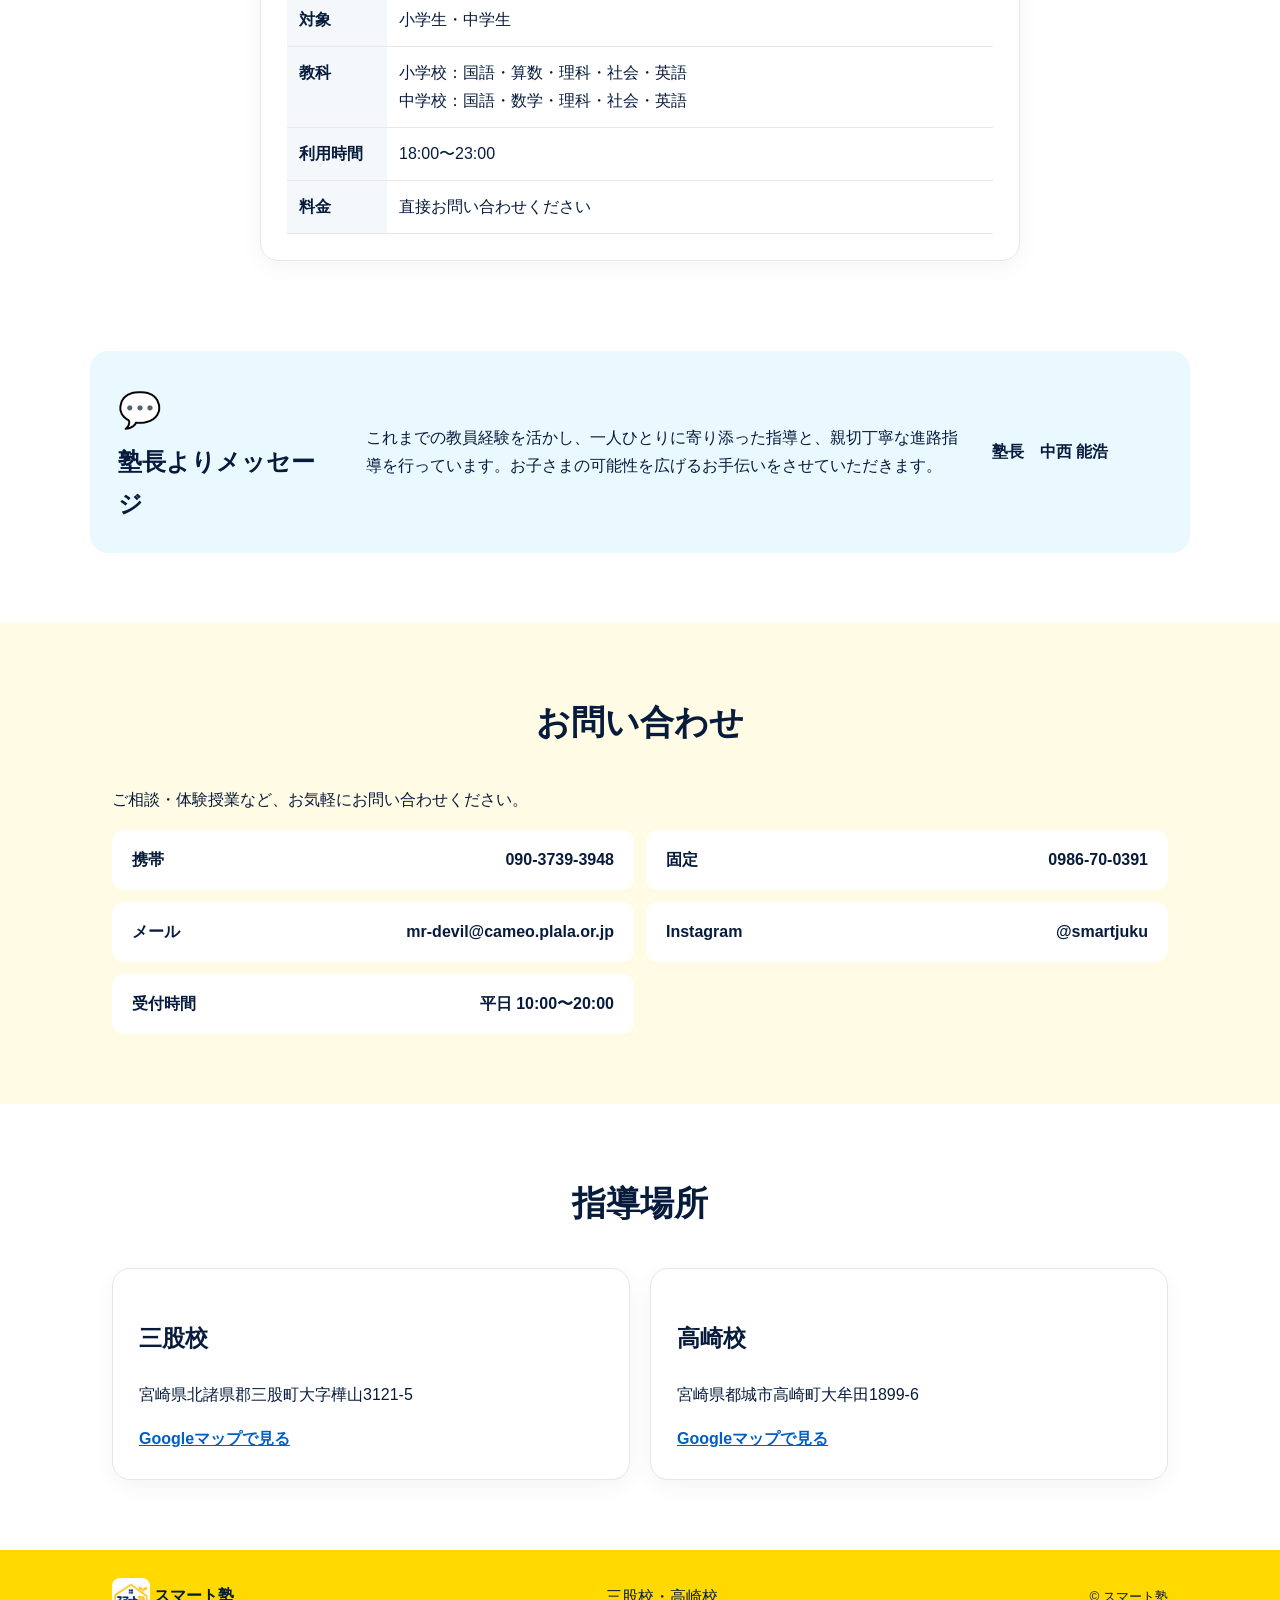
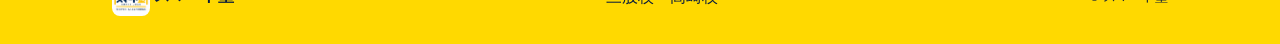
==== commit 884531ae: "Add files via upload" ====
--- a/index.html
+++ b/index.html
@@ -10,7 +10,7 @@
 <body>
 <header>
   <div class="wrap nav">
-    <a class="brand" href="#top"><span class="logo">📖</span><span><b>スマート塾</b><small>学ぶ楽しさで、未来をつくる</small></span></a>
+    <a class="brand" href="#top"><img class="brand-logo" src="smart-juku-logo.png" alt="スマート塾ロゴ"><span><b>スマート塾</b><small>学ぶ楽しさで、未来をつくる</small></span></a>
     <nav><a href="#reasons">特徴</a><a href="#courses">コース</a><a href="#message">塾長紹介</a><a href="#access">教室</a><a href="#contact">お問い合わせ</a></nav>
     <a class="tel top-tel" href="tel:09037393948">☎ 090-3739-3948</a>
   </div>
@@ -24,7 +24,7 @@
       <h1>元教員による<br>プロの授業で、<em>学ぶ楽しさを！</em></h1>
       <p class="lead">学校の授業だけでは難しい、一人ひとりに合わせた学習を。スマート塾は、元教員による授業でお子さまの成長をサポートします。</p>
       <div class="chips"><span>小学生・中学生対象</span><span>三股校・高崎校</span></div>
-      <div class="actions"><a class="btn" href="tel:09037393948">電話で問い合わせ</a><a class="btn secondary" href="mailto:smartjuku@gmail.com">メールで問い合わせ</a></div>
+      <div class="actions"><a class="btn" href="tel:09037393948">電話で問い合わせ</a><a class="btn secondary" href="mailto:mr-devil@cameo.plala.or.jp">メールで問い合わせ</a></div>
     </div>
     <div class="hero-photo"><img src="smart-juku-top.png" alt="明るい教室で楽しく学習する小学生"></div>
   </div>
@@ -49,10 +49,7 @@
     <h3>🌙 通常コース（夜間塾）</h3>
     <dl><dt>対象</dt><dd>小学生・中学生</dd><dt>教科</dt><dd>小学校：国語・算数・理科・社会・英語<br>中学校：国語・数学・理科・社会・英語</dd><dt>利用時間</dt><dd>18:00〜23:00</dd><dt>料金</dt><dd>直接お問い合わせください</dd></dl>
    </article>
-   <article class="course green">
-    <h3>☀ フリースクールコース</h3>
-    <dl><dt>対象</dt><dd>小学生・中学生（名簿登録制・事前登録）</dd><dt>利用日</dt><dd>平日（月〜金）※祝祭日を除く</dd><dt>利用時間</dt><dd>13:30〜17:30<br>時間内は登下校自由。登校時は要連絡。</dd><dt>学習</dt><dd>5教科。自習または希望者には授業を実施。インターネット授業も可能。</dd><dt>料金</dt><dd><strong>2,000円／回</strong> ※限度額あり</dd></dl>
-   </article>
+   
   </div>
  </div>
 </section>
@@ -72,7 +69,8 @@
   <div class="contact-grid">
    <a href="tel:09037393948"><b>携帯</b><span>090-3739-3948</span></a>
    <a href="tel:0986700391"><b>固定</b><span>0986-70-0391</span></a>
-   <a href="mailto:smartjuku@gmail.com"><b>メール</b><span>smartjuku@gmail.com</span></a>
+   <a href="mailto:mr-devil@cameo.plala.or.jp"><b>メール</b><span>mr-devil@cameo.plala.or.jp</span></a>
+   <a class="instagram-link" href="https://www.instagram.com/smartjuku/" target="_blank" rel="noopener"><b>Instagram</b><span>@smartjuku</span></a>
    <div><b>受付時間</b><span>平日 10:00〜20:00</span></div>
   </div>
  </div>
@@ -89,7 +87,7 @@
 </section>
 </main>
 
-<footer><div class="wrap"><b>📖 スマート塾</b><span>三股校・高崎校</span><small>© スマート塾</small></div></footer>
-<div class="mobile-cta"><a href="tel:09037393948">☎ 電話する</a><a href="mailto:smartjuku@gmail.com">✉ メール</a></div>
+<footer><div class="wrap"><b><img class="footer-logo" src="smart-juku-logo.png" alt="スマート塾"> スマート塾</b><span>三股校・高崎校</span><small>© スマート塾</small></div></footer>
+<div class="mobile-cta"><a href="tel:09037393948">☎ 電話する</a><a href="mailto:mr-devil@cameo.plala.or.jp">✉ メール</a></div>
 </body>
 </html>
--- a/style.css
+++ b/style.css
@@ -65,3 +65,7 @@
 .reason-body .icon{display:inline-flex;width:52px;height:52px;align-items:center;justify-content:center;background:var(--yellow);border-radius:50%;font-size:26px}
 .reason-body h3{margin:8px 0 10px}.reason-body p{margin:0}
 @media(max-width:820px){.reason-photo{height:auto;aspect-ratio:16/9}}
+.course-grid{grid-template-columns:1fr;max-width:760px;margin:0 auto}
+.brand-logo{width:58px;height:58px;object-fit:cover;border-radius:12px}
+.footer-logo{width:38px;height:38px;object-fit:cover;border-radius:8px;vertical-align:middle}
+@media(max-width:820px){.brand-logo{width:48px;height:48px}}
